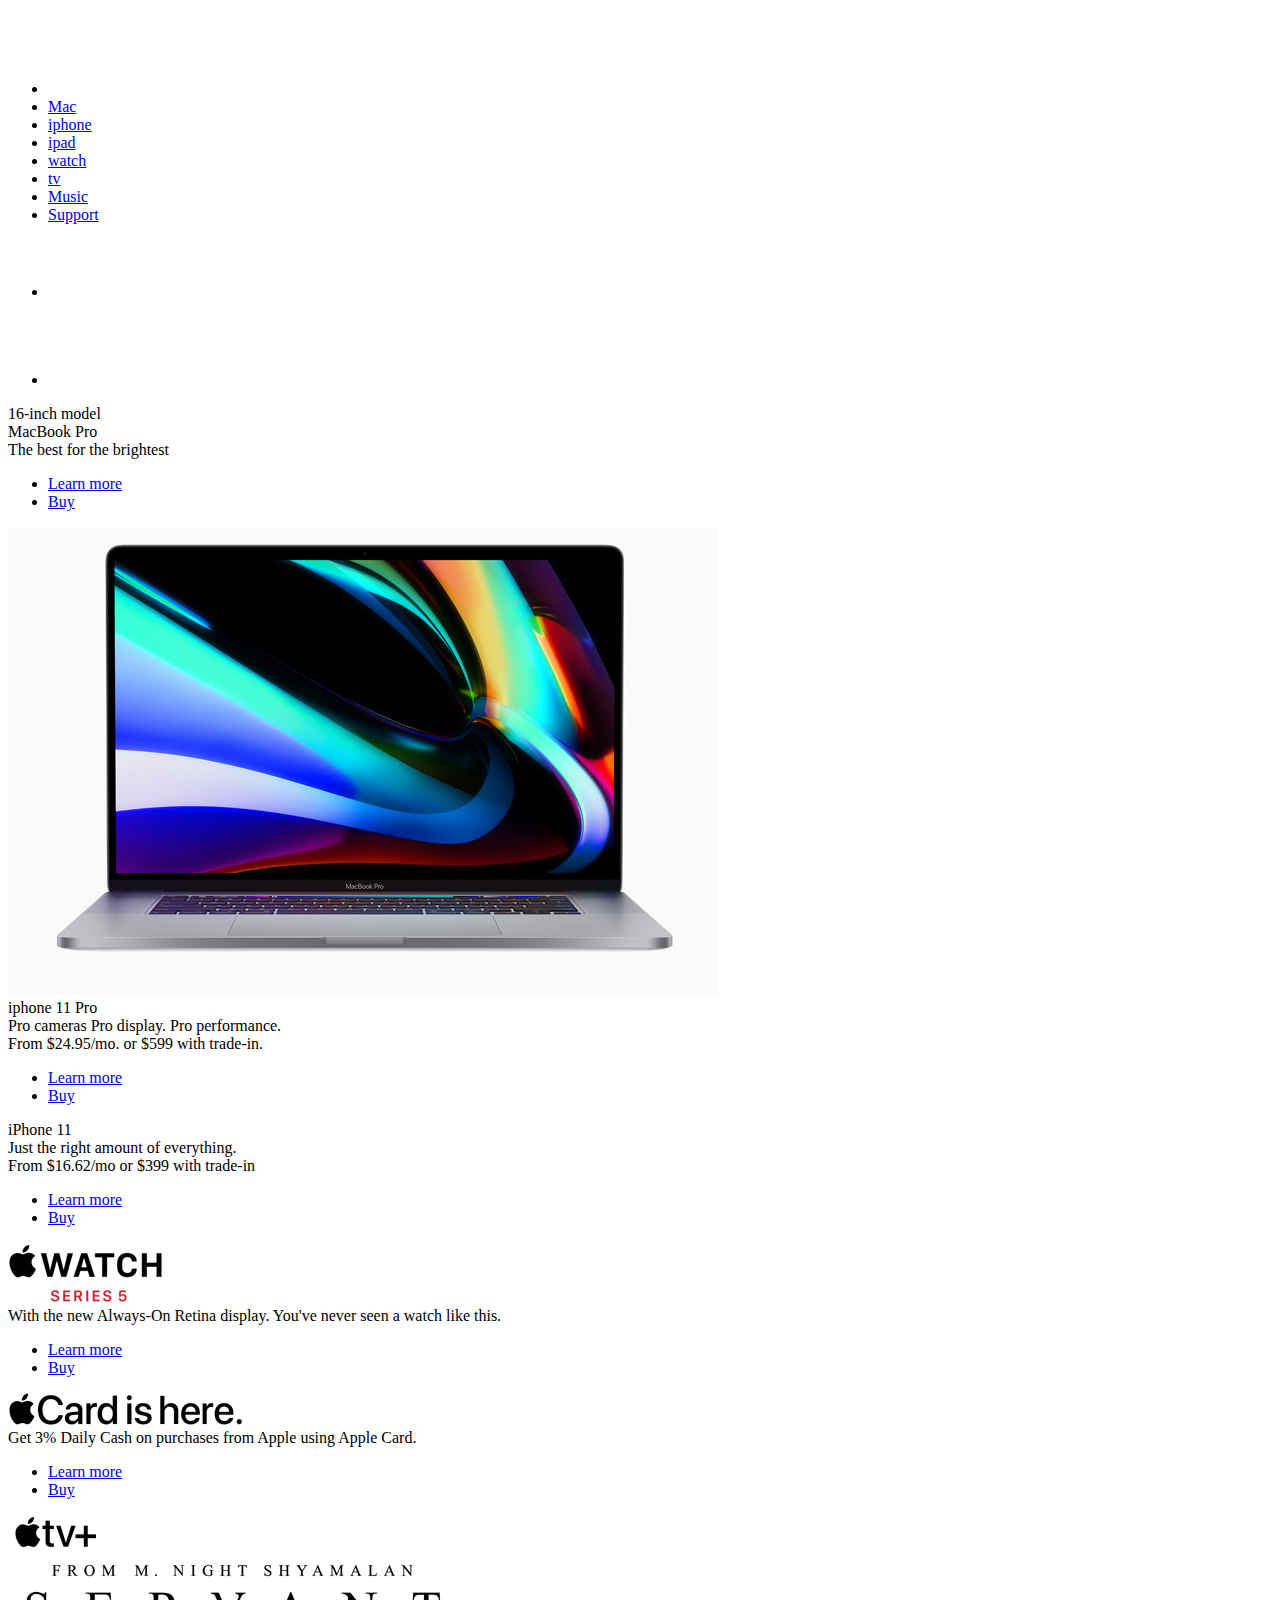
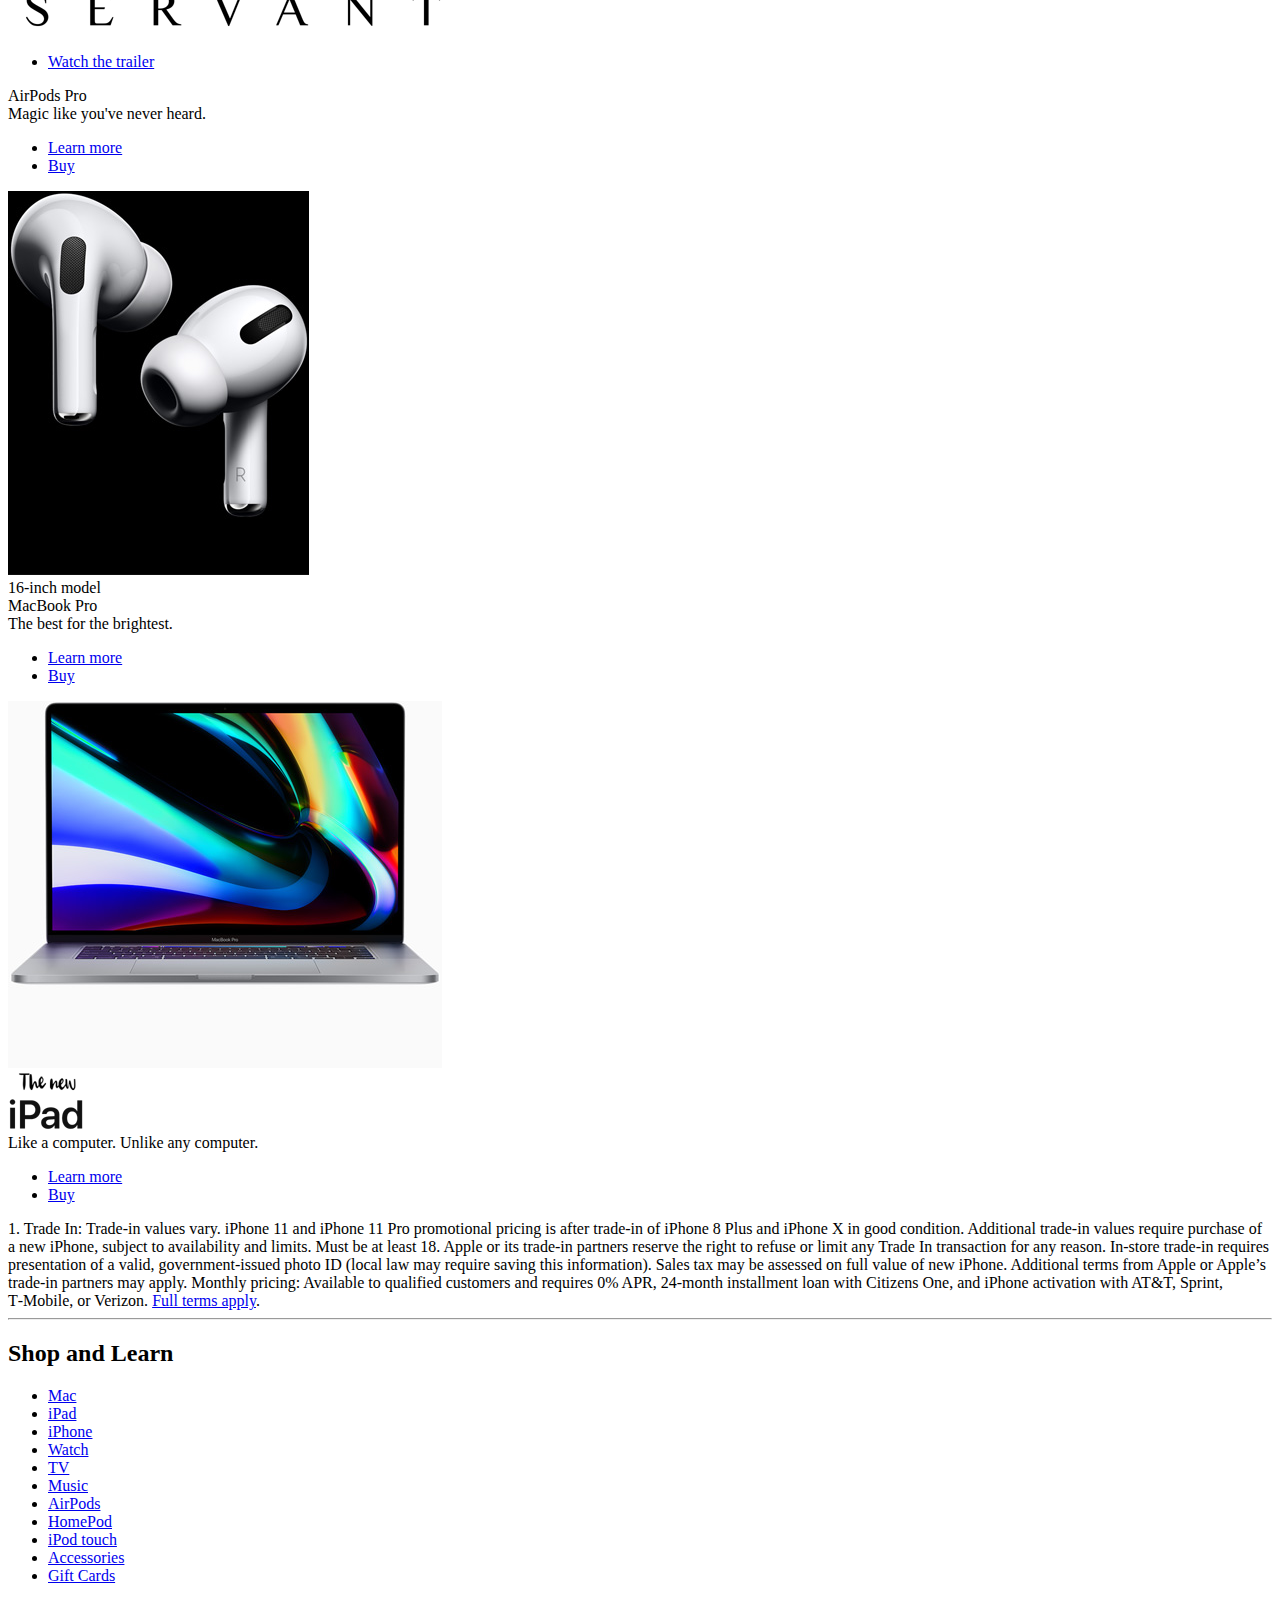
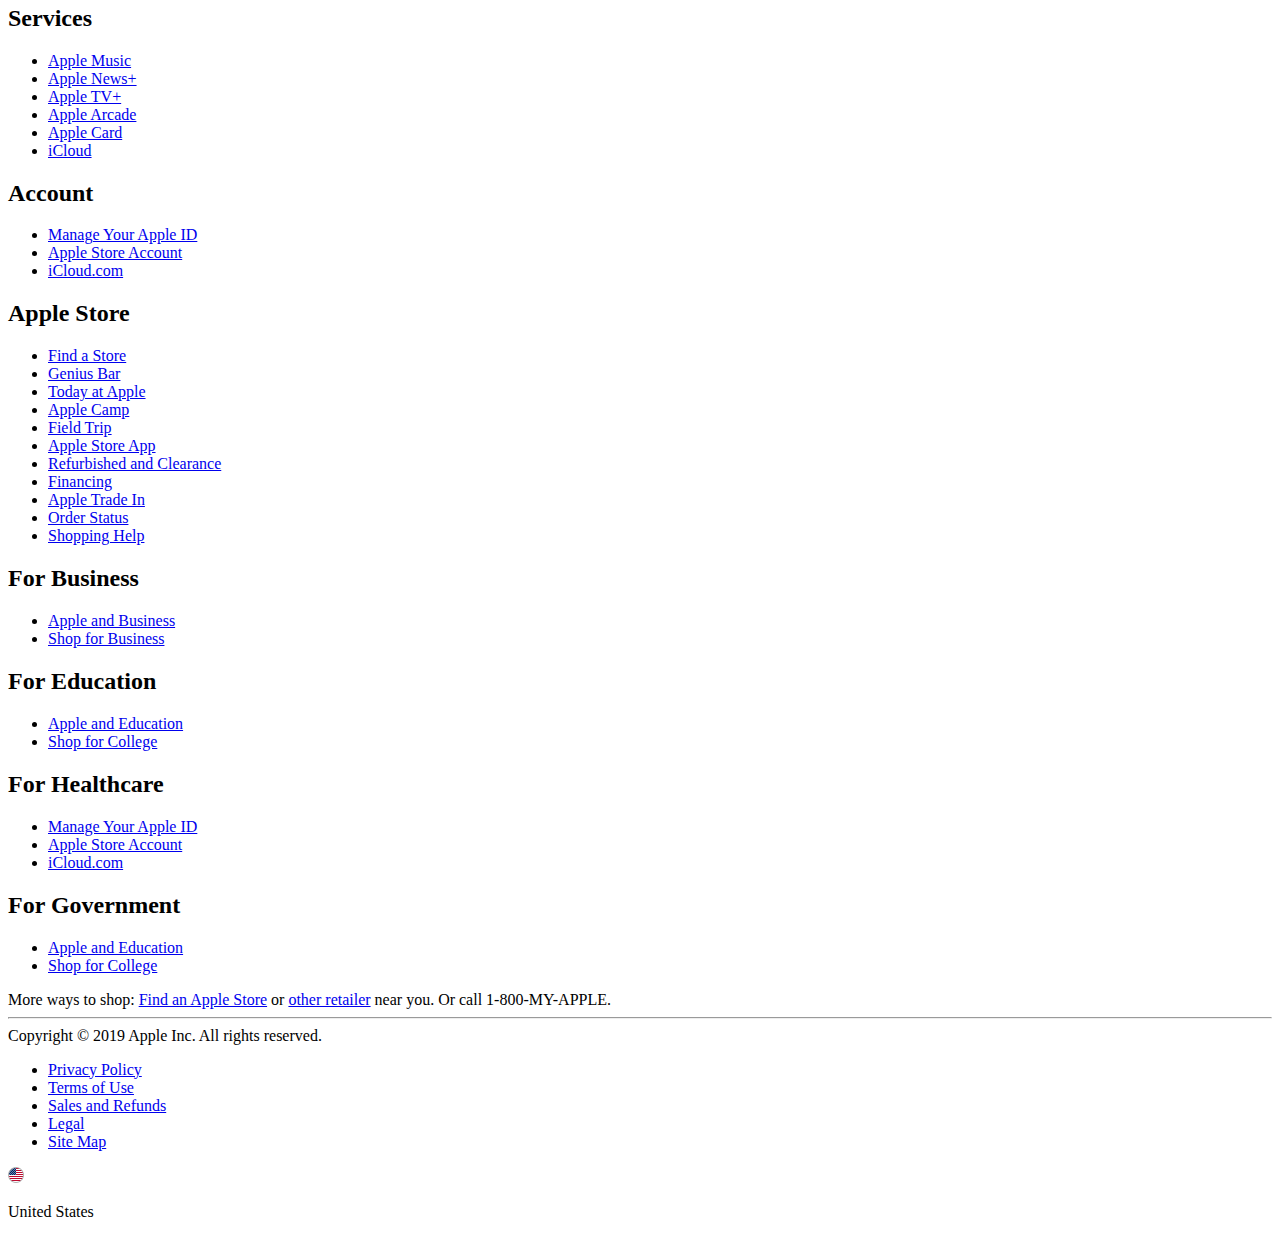
==== index.html @ f75e59a1 "Update" ====
<!DOCTYPE html>
<html lang="en">
  <head>
    <meta charset="UTF-8" />
    <meta name="viewport" content="width=device-width, initial-scale=1.0" />
    <title>Apple Website</title>
    <link rel="stylesheet" href="./css/style.css" />
    <link
      href="https://use.fontawesome.com/releases/v5.7.2/css/all.css"
      rel="stylesheet"
    />
  </head>
  <body>
    <main>
      <header class="internal-wrapper">
        <div class="link-wrapper">
          <ul class="menu-wrapper">
            <li>
              <a href="#"
                ><img
                  src="/Resources/apple-html-css-replica/images/icons/logo.png"
                  alt="logo"
              /></a>
            </li>
            <li><a href="#">Mac</a></li>
            <li><a href="#">iphone</a></li>
            <li><a href="#">ipad</a></li>
            <li><a href="#">watch</a></li>
            <li><a href="#">tv</a></li>
            <li><a href="#">Music</a></li>
            <li><a href="#">Support</a></li>
            <li>
              <a href="#"
                ><img
                  src="/Resources/apple-html-css-replica/images/icons/search-icon.png"
                  alt=""
              /></a>
            </li>
            <li>
              <a href="#"
                ><img
                  src="/Resources/apple-html-css-replica/images/icons/cart.png"
                  alt=""
              /></a>
            </li>
          </ul>
        </div>
      </header>
      <section class="internal-wrapper">
        <div class="first-internal-wrapper">
          <div class="small-title">16-inch model</div>
          <div class="big-title">MacBook Pro</div>
          <div class="midem-title">The best for the brightest</div>
          <div class="link-more-wrapper">
            <ul>
              <li><a href="#">Learn more</a></li>
              <li><a href="#">Buy</a></li>
            </ul>
          </div>
          <div class="image-wrapper">
            <img
              src="/Resources/apple-html-css-replica/images/home/mac-laptop.jpg"
              alt="macbook-pro"
            />
          </div>
        </div>
      </section>
      <section class="internal-wrapper">
        <div class="second-internal-wrapper">
          <div class="big-title">iphone 11 Pro</div>
          <div class="midem-title">
            Pro cameras Pro display. Pro performance.
          </div>
          <div class="small-title">From $24.95/mo. or $599 with trade-in.</div>
          <div class="link-more-wrapper">
            <ul>
              <li><a href="#">Learn more</a></li>
              <li><a href="#">Buy</a></li>
            </ul>
          </div>
          <!-- <div class="image-wrapper">
            <img
              src="/Resources/apple-html-css-replica/images/home/iphone11-pro-bg.jpg"
              alt="iphone11-pro"
            />
          </div> -->
        </div>
      </section>
      <section class="internal-wrapper">
        <div class="third-internal-wrapper">
          <div class="big-title">iPhone 11</div>
          <div class="midem-title">Just the right amount of everything.</div>
          <div class="small-title">From $16.62/mo or $399 with trade-in</div>
          <div class="link-more-wrapper">
            <ul>
              <li><a href="#">Learn more</a></li>
              <li><a href="#">Buy</a></li>
            </ul>
          </div>
          <!-- <div class="image-wrapper">
            <img
              src="/Resources/apple-html-css-replica/images/home/iphone11-bg.jpg"
              alt="iphone11-bg"
            />
          </div> -->
        </div>
      </section>
      <section class="internal-wrapper">
        <div class="four-internal-wrapper">
          <div class="card-wrapper card-left-1">
            <div class="card-image-wrapper">
              <img
                src="/Resources/apple-html-css-replica/images/icons/watch-series5-logo.png"
                alt="watch-series5-logo"
              />
            </div>
            <div class="meduem-title">
              With the new Always-On Retina display. You've never seen a watch
              like this.
            </div>
            <div class="link-more-wrapper">
              <ul>
                <li><a href="#">Learn more</a></li>
                <li><a href="#">Buy</a></li>
              </ul>
            </div>
            <!-- <div class="image-wrapper">
              <img
                src="/Resources/apple-html-css-replica/images/home/watch-series-5.jpg"
                alt="watch-series-image"
              />
            </div> -->
          </div>
          <div class="card-wrapper card-right-1">
            <div class="card-image-wrapper">
              <img
                src="/Resources/apple-html-css-replica/images/icons/apple-card-logo.png"
                alt="watch-series5-logo"
              />
            </div>
            <div class="meduem-title">
              Get 3% Daily Cash on purchases from Apple using Apple Card.
            </div>
            <div class="link-more-wrapper">
              <ul>
                <li><a href="#">Learn more</a></li>
                <li><a href="#">Buy</a></li>
              </ul>
            </div>
            <!-- <div class="image-wrapper">
              <img
                src="/Resources/apple-html-css-replica/images/home/apple-card.jpg"
                alt="watch-series-image"
              />
            </div> -->
          </div>
        </div>
        <div class="four-internal-wrapper">
          <div class="card-wrapper card-left-2">
            <div class="card-image-wrapper">
              <img
                src="/Resources/apple-html-css-replica/images/icons/apple-tv-logo.png"
                alt="watch-series5-logo"
              />
            </div>
            <div class="card-servant-image">
              <img
                src="/Resources/apple-html-css-replica/images/icons/servant-logo.png"
                alt=""
              />
            </div>
            <ul>
              <li><a href="#">Watch the trailer</a></li>
            </ul>
          </div>
          <div class="card-wrapper card-right-2">
            <div class="big-title">AirPods Pro</div>
            <div class="meduem-title">Magic like you've never heard.</div>
            <div class="link-more-wrapper">
              <ul>
                <li><a href="#">Learn more</a></li>
                <li><a href="#">Buy</a></li>
              </ul>
            </div>
            <div class="image-wrapper">
              <img
                src="/Resources/apple-html-css-replica/images/home/air-pods.jpg"
                alt="air-pods"
              />
            </div>
          </div>
        </div>
        <div class="four-internal-wrapper">
          <div class="card-wrapper card-left-3">
            <div class="small-title">16-inch model</div>
            <div class="big-title">MacBook Pro</div>
            <div class="meduem-title">The best for the brightest.</div>
            <div class="link-more-wrapper">
              <ul>
                <li><a href="#">Learn more</a></li>
                <li><a href="#">Buy</a></li>
              </ul>
            </div>
            <div class="image-wrapper">
              <img
                src="/Resources/apple-html-css-replica/images/home/macbook-pro.jpg"
                alt="air-pods"
              />
            </div>
          </div>
          <div class="card-wrapper card-right-3">
            <div class="card-image-wrapper">
              <img
                src="/Resources/apple-html-css-replica/images/icons/new-ipad-logo.png"
                alt="watch-series5-logo"
              />
            </div>
            <div class="meduem-title">
              Like a computer. Unlike any computer.
            </div>
            <div class="link-more-wrapper">
              <ul>
                <li><a href="#">Learn more</a></li>
                <li><a href="#">Buy</a></li>
              </ul>
            </div>
            <!-- <div class="image-wrapper">
              <img
                src="/Resources/apple-html-css-replica/images/home/new-ipad.jpg"
                alt="watch-series-image"
              />
            </div> -->
          </div>
        </div>
      </section>
      <footer>
        <section class="internal-wrapper">
          <div class="description-text-wrapper">
            1. Trade In: Trade‑in values vary. iPhone 11 and iPhone 11 Pro
            promotional pricing is after trade‑in of iPhone 8 Plus and iPhone X
            in good condition. Additional trade‑in values require purchase of a
            new iPhone, subject to availability and limits. Must be at least 18.
            Apple or its trade-in partners reserve the right to refuse or limit
            any Trade In transaction for any reason. In‑store trade‑in requires
            presentation of a valid, government-issued photo ID (local law may
            require saving this information). Sales tax may be assessed on full
            value of new iPhone. Additional terms from Apple or Apple’s trade-in
            partners may apply. Monthly pricing: Available to qualified
            customers and requires 0% APR, 24‑month installment loan with
            Citizens One, and iPhone activation with AT&T, Sprint, T‑Mobile, or
            Verizon. <a href="#">Full terms apply</a>.
          </div>
          <hr />
          <div class="link-footer-wrapper">
            <div class="link-wrapper-1">
              <h2>Shop and Learn</h2>
              <ul>
                <li><a href="#">Mac</a></li>
                <li><a href="#">iPad</a></li>
                <li><a href="#">iPhone</a></li>
                <li><a href="#">Watch</a></li>
                <li><a href="#">TV</a></li>
                <li><a href="#">Music</a></li>
                <li><a href="#">AirPods</a></li>
                <li><a href="#">HomePod</a></li>
                <li><a href="#">iPod touch</a></li>
                <li><a href="#">Accessories</a></li>
                <li><a href="#">Gift Cards</a></li>
              </ul>
            </div>
            <div class="link-wrapper-2">
              <h2>Services</h2>
              <ul>
                <li><a href="#">Apple Music</a></li>
                <li><a href="#">Apple News+</a></li>
                <li><a href="#">Apple TV+</a></li>
                <li><a href="#">Apple Arcade</a></li>
                <li><a href="#">Apple Card</a></li>
                <li><a href="#">iCloud</a></li>
              </ul>
              <h2>Account</h2>
              <ul>
                <li><a href="#">Manage Your Apple ID</a></li>
                <li><a href="#">Apple Store Account</a></li>
                <li><a href="#">iCloud.com</a></li>
              </ul>
            </div>
            <div class="link-wrapper-3">
              <h2>Apple Store</h2>
              <ul>
                <li><a href="#">Find a Store</a></li>
                <li><a href="#">Genius Bar</a></li>
                <li><a href="#">Today at Apple</a></li>
                <li><a href="#">Apple Camp</a></li>
                <li><a href="#">Field Trip</a></li>
                <li><a href="#">Apple Store App</a></li>
                <li><a href="#">Refurbished and Clearance</a></li>
                <li><a href="#">Financing</a></li>
                <li><a href="#">Apple Trade In</a></li>
                <li><a href="#">Order Status</a></li>
                <li><a href="#">Shopping Help</a></li>
              </ul>
            </div>
            <div class="link-wrapper-4">
              <h2>For Business</h2>
              <ul>
                <li><a href="#">Apple and Business</a></li>
                <li><a href="#">Shop for Business</a></li>
              </ul>
              <h2>For Education</h2>
              <ul>
                <li><a href="#">Apple and Education</a></li>
                <li><a href="#">Shop for College</a></li>
              </ul>
              <h2>For Healthcare</h2>
              <ul>
                <li><a href="#">Manage Your Apple ID</a></li>
                <li><a href="#">Apple Store Account</a></li>
                <li><a href="#">iCloud.com</a></li>
              </ul>
              <h2>For Government</h2>
              <ul>
                <li><a href="#">Apple and Education</a></li>
                <li><a href="#">Shop for College</a></li>
              </ul>
            </div>
          </div>
          <div class="footer-lower-wrapper">
            More ways to shop: <a href="#">Find an Apple Store</a> or
            <a href="#">other retailer</a> near you. Or call 1-800-MY-APPLE.
          </div>
          <hr />
          <div class="footer-last-link-wrapper">
            <div class="address-wrapper">
              Copyright © 2019 Apple Inc. All rights reserved.
            </div>
            <div class="footer-legal-link">
              <ul>
                <li><a href="#">Privacy Policy</a></li>
                <li><a href="#">Terms of Use</a></li>
                <li><a href="#">Sales and Refunds</a></li>
                <li><a href="#">Legal</a></li>
                <li><a href="#">Site Map</a></li>
              </ul>
            </div>
            <div class="footer-country-wrapper">
              <img
                src="/Resources/apple-html-css-replica/images/icons/16.png"
                alt="flag-image"
              />
              <p>United States</p>
            </div>
          </div>
        </section>
      </footer>
    </main>
  </body>
</html>
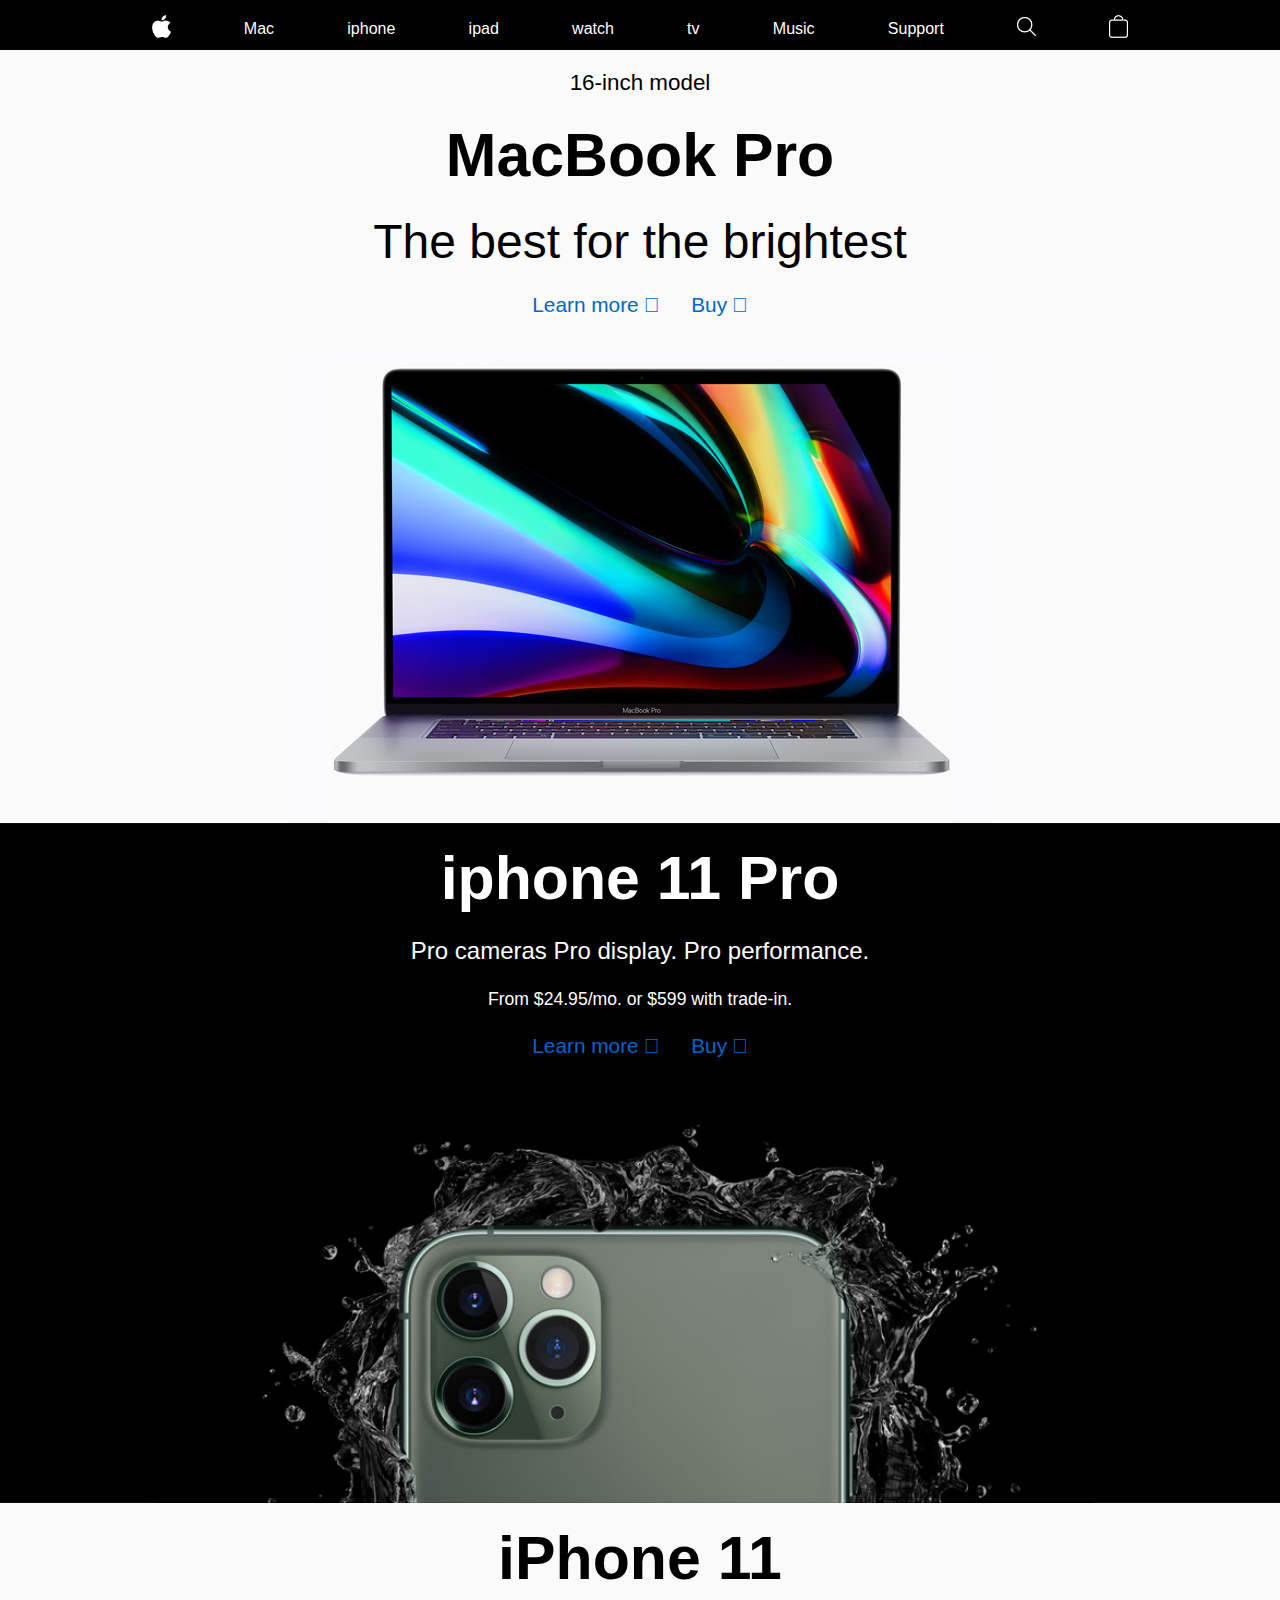
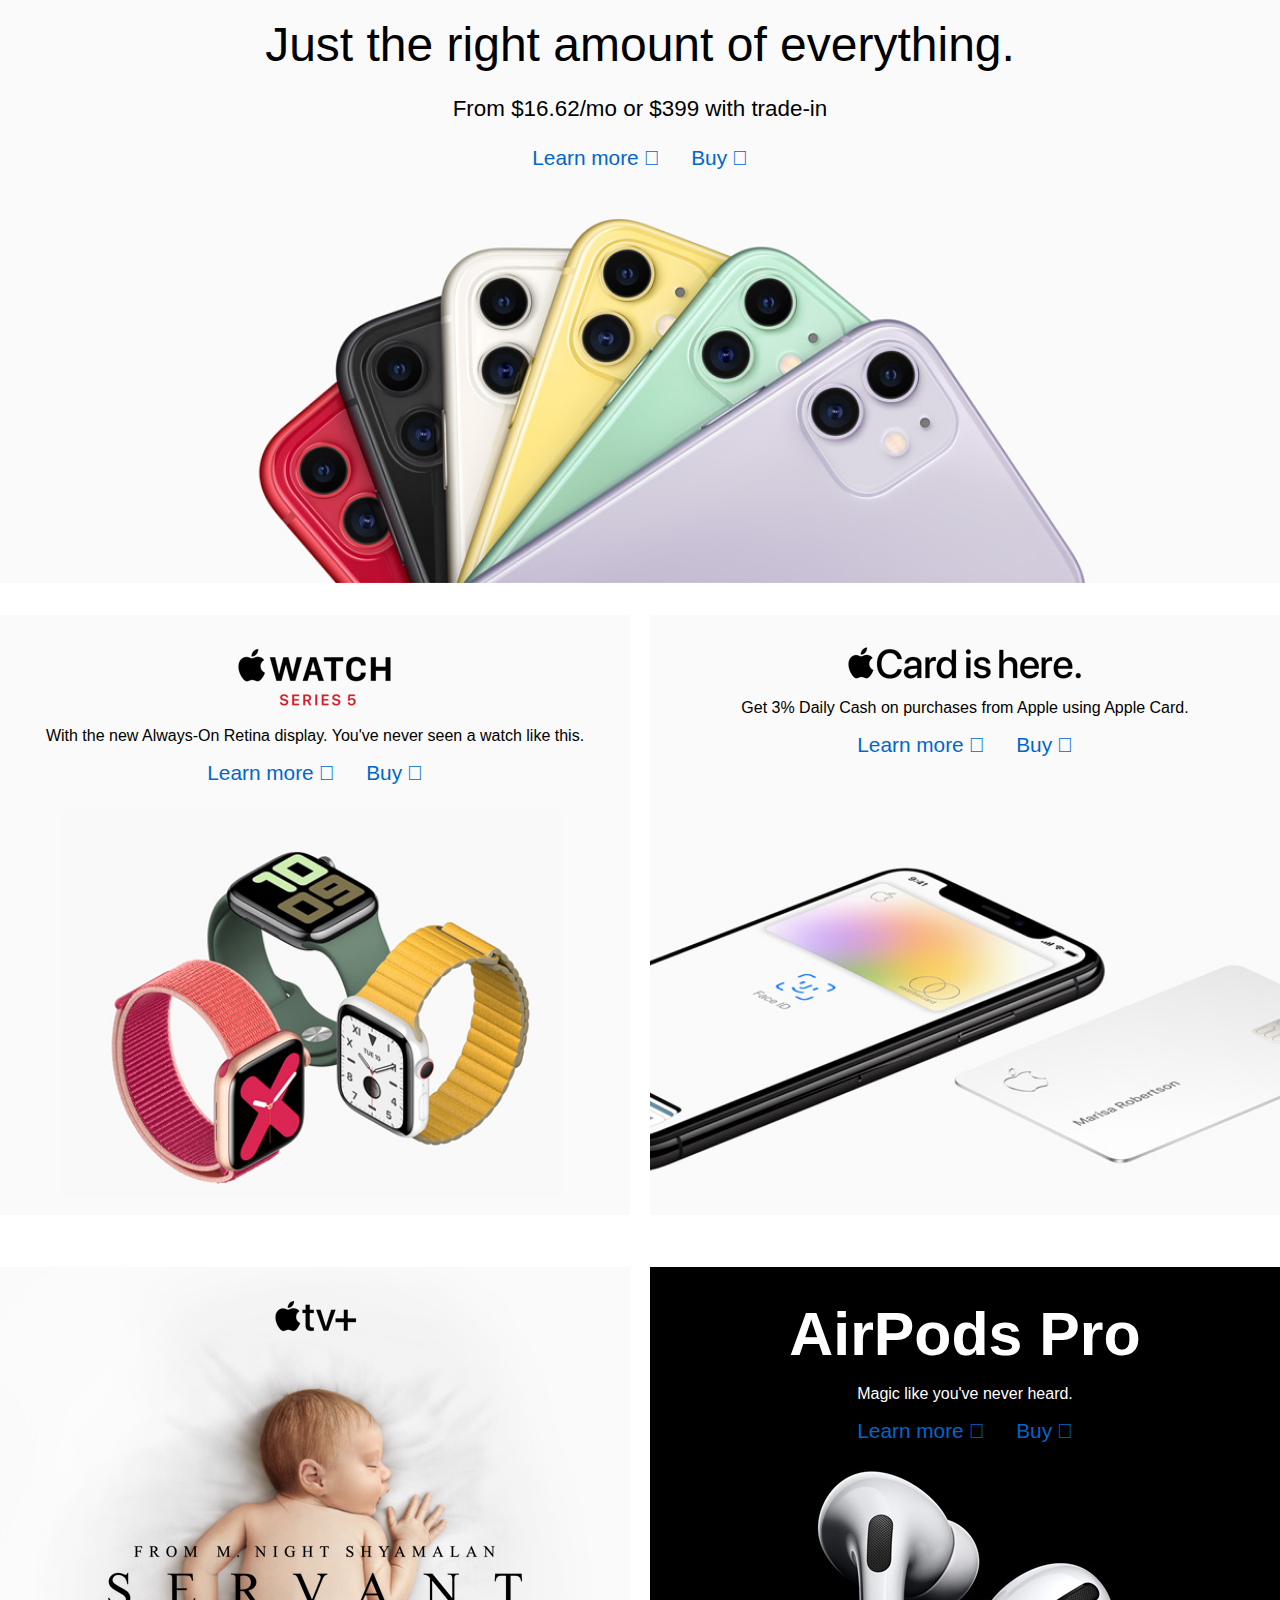
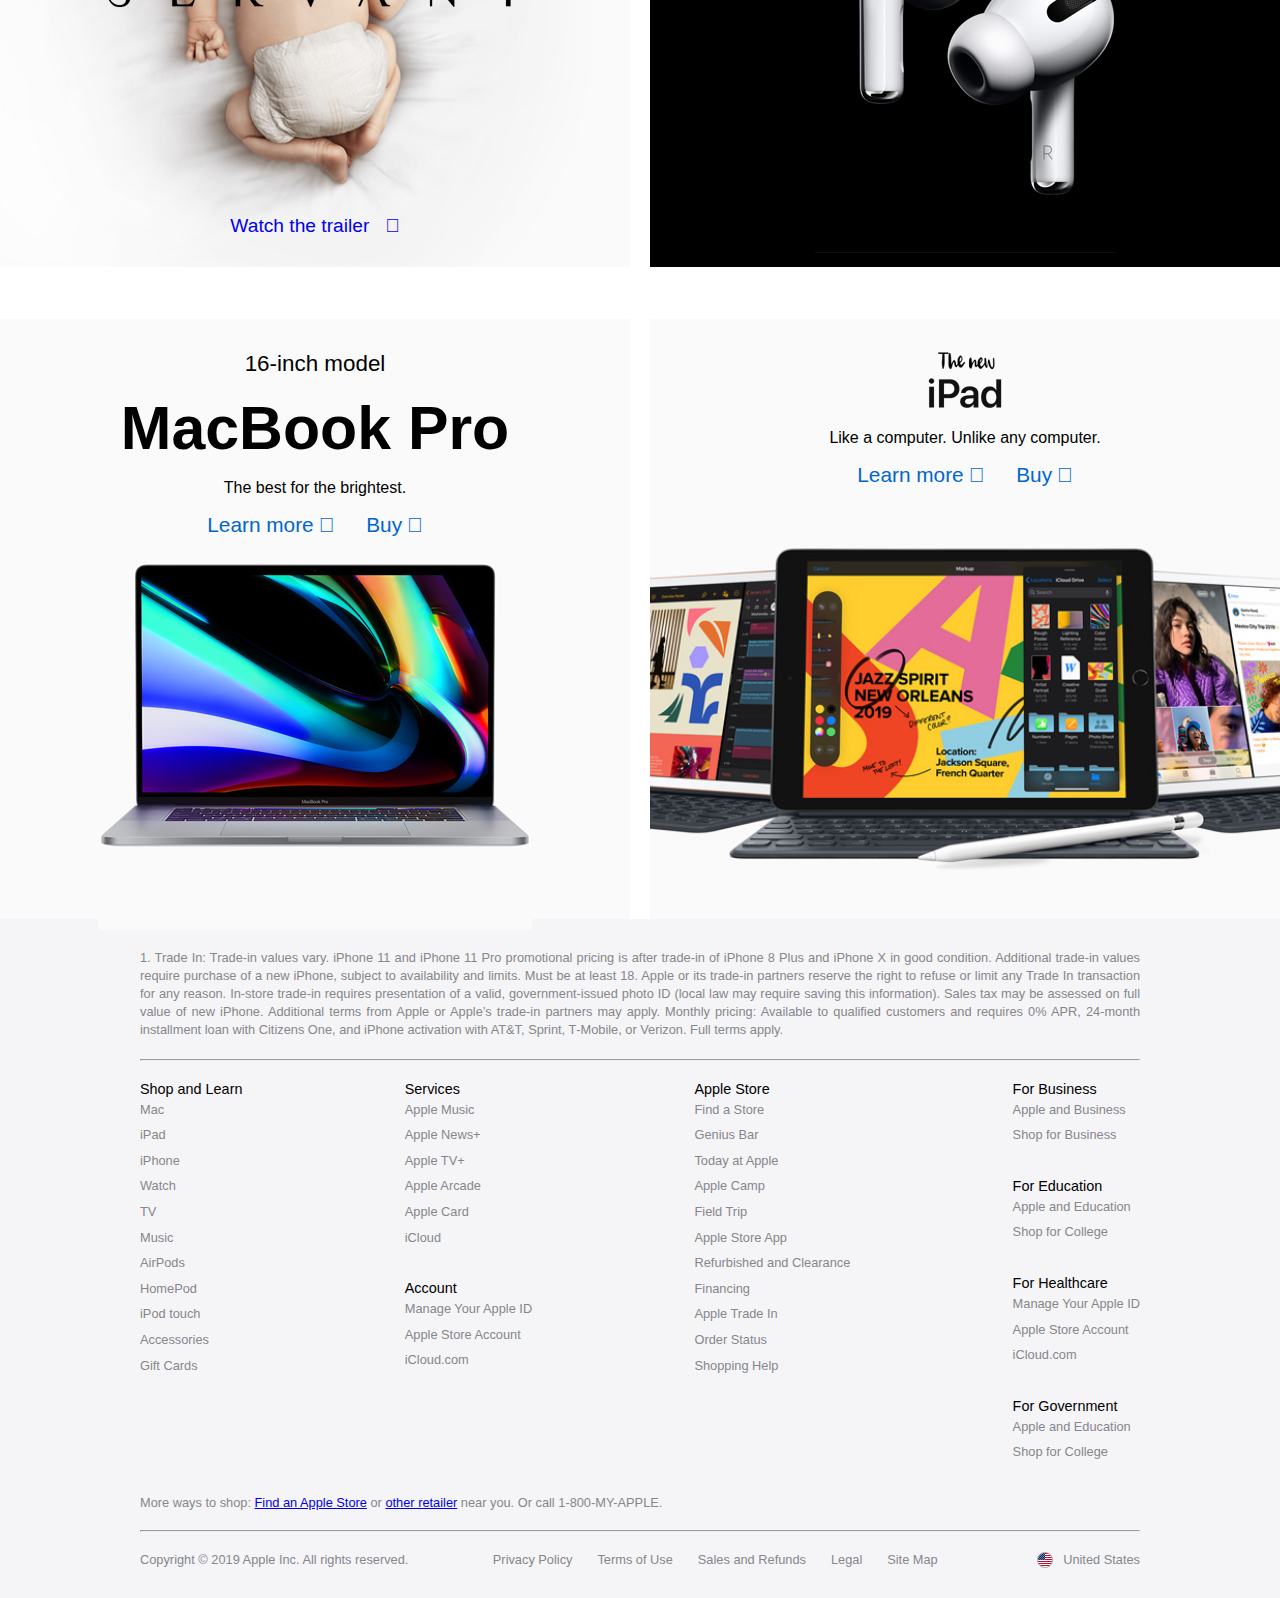
==== commit b986152f: "the last update on the structure" ====
--- a/index.html
+++ b/index.html
@@ -4,7 +4,7 @@
     <meta charset="UTF-8" />
     <meta name="viewport" content="width=device-width, initial-scale=1.0" />
     <title>Apple Website</title>
-    <link rel="stylesheet" href="./css/style.css" />
+    <link rel="stylesheet" href="./Project/css/style.css" />
     <link
       href="https://use.fontawesome.com/releases/v5.7.2/css/all.css"
       rel="stylesheet"
--- a/Project/css/style.css
+++ b/Project/css/style.css
@@ -0,0 +1,241 @@
+* {
+  margin: 0;
+  padding: 0;
+  box-sizing: border-box;
+}
+body {
+  font-family: "SF Pro Text", "SF Pro Icons", "Helvetica Neue", Helvetica, Arial,
+    sans-serif;
+  width: 100vw;
+}
+header {
+  background-color: #000000;
+}
+.internal-wrapper .link-wrapper {
+  width: 1050px;
+  height: 50px;
+  margin: 0 auto;
+}
+.menu-wrapper {
+  display: flex;
+  justify-content: space-around;
+  align-items: center;
+}
+.menu-wrapper li {
+  padding: 15px 0 10px 0;
+}
+.menu-wrapper li a {
+  text-decoration: none;
+  color: #ffffff;
+  font-weight: 100;
+}
+.menu-wrapper li a img {
+  width: 19px;
+}
+section.internal-wrapper {
+  height: auto;
+}
+.first-internal-wrapper {
+  background-color: #fafafa;
+}
+.internal-wrapper .first-internal-wrapper,
+.internal-wrapper .second-internal-wrapper,
+.internal-wrapper .third-internal-wrapper {
+  /* width: 1050px; */
+  margin: 0 auto;
+  display: flex;
+  gap: 1.5rem;
+  flex-direction: column;
+  justify-content: center;
+  align-items: center;
+  padding-top: 20px;
+}
+.small-title {
+  font-size: 1.4rem;
+  font-weight: 300;
+}
+.big-title {
+  font-size: 3.8rem;
+  font-weight: 700;
+}
+.midem-title {
+  font-size: 3rem;
+}
+.link-more-wrapper ul {
+  display: flex;
+  justify-content: space-between;
+  align-items: center;
+  gap: 2rem;
+  list-style: none;
+}
+.link-more-wrapper ul li a {
+  text-decoration: none;
+  color: #06c;
+  font-size: 1.3rem;
+}
+.link-more-wrapper ul li a:hover {
+  color: #000000;
+}
+.link-more-wrapper ul li a:after {
+  content: "\f105";
+  padding-left: 5px;
+}
+.image-wrapper {
+  margin-top: 10px;
+}
+
+.internal-wrapper:nth-of-type(2) {
+  background-image: url(/Resources/apple-html-css-replica/images/home/iphone11-pro-bg.jpg);
+  background-position: center;
+  background-repeat: no-repeat;
+  background-size: cover;
+  color: #ffffff;
+  height: 680px;
+  width: 100vw;
+}
+
+.second-internal-wrapper .midem-title {
+  font-size: 1.5rem;
+}
+.second-internal-wrapper .small-title {
+  font-size: 1.1rem;
+}
+
+.internal-wrapper:nth-of-type(3) {
+  background-image: url(/Resources/apple-html-css-replica/images/home/iphone11-bg.jpg);
+  background-position: center;
+  background-repeat: no-repeat;
+  background-size: cover;
+  /* color: #ffffff; */
+  height: 680px;
+  width: 100vw;
+}
+.internal-wrapper:nth-of-type(4) {
+  display: flex;
+  flex-direction: column;
+  gap: 20px;
+}
+.four-internal-wrapper {
+  display: flex;
+  gap: 20px;
+  width: 100vw;
+  flex-wrap: nowrap;
+}
+.four-internal-wrapper .card-wrapper {
+  width: 50vw;
+  height: 600px;
+  display: flex;
+  flex-direction: column;
+  align-items: center;
+  gap: 1rem;
+  margin-top: 2rem;
+  padding-top: 2rem;
+  background-position: center;
+  background-repeat: no-repeat;
+  background-size: cover;
+}
+.card-left-1 {
+  background-image: url(/Resources/apple-html-css-replica/images/home/watch-series-5.jpg);
+}
+.card-right-1 {
+  background-image: url(/Resources/apple-html-css-replica/images/home/apple-card.jpg);
+}
+.card-left-2 {
+  background-image: url(/Resources/apple-html-css-replica/images/home/apple-tv-background.jpg);
+  display: flex;
+  flex-direction: column;
+  justify-content: space-between;
+  align-items: center;
+  padding: 30px 0;
+}
+.card-left-2 ul li {
+  font-size: 1.2em;
+  list-style: none;
+}
+.card-left-2 ul li a::after {
+  content: "\f105";
+  margin-left: 1rem;
+}
+.card-left-2 ul li a {
+  text-decoration: none;
+  cursor: pointer;
+}
+.card-right-2 {
+  background-color: #000000;
+  color: #ffffff;
+}
+.card-left-3 {
+  background-color: #fafafa;
+}
+.card-right-3 {
+  background-image: url(/Resources/apple-html-css-replica/images/home/new-ipad.jpg);
+}
+footer {
+  width: 100%;
+  background-color: #f5f5f7;
+}
+footer .internal-wrapper {
+  margin: 0 auto;
+  width: 1000px;
+}
+.description-text-wrapper {
+  text-align: justify;
+  line-height: 1.4em;
+  color: #86868b;
+  padding-top: 30px;
+  font-size: 0.8em;
+}
+footer hr {
+  margin: 20px 0;
+}
+footer a {
+  color: #86868b;
+  text-decoration: none;
+}
+footer a:hover {
+  text-decoration: underline;
+}
+.link-footer-wrapper {
+  display: flex;
+  flex-wrap: nowrap;
+  justify-content: space-between;
+}
+.link-footer-wrapper h2 {
+  font-size: 0.9em;
+  font-weight: 540;
+}
+.link-footer-wrapper ul {
+  list-style: none;
+  font-size: 0.8em;
+  line-height: 2em;
+  margin-bottom: 30px;
+}
+.footer-lower-wrapper {
+  font-size: 0.8em;
+  color: #86868b;
+}
+.footer-lower-wrapper a:-webkit-any-link {
+  color: -webkit-link;
+  cursor: pointer;
+  text-decoration: underline;
+}
+.footer-last-link-wrapper {
+  display: flex;
+  justify-content: space-between;
+  font-size: 0.8em;
+  color: #86868b;
+  padding-bottom: 30px;
+}
+.footer-last-link-wrapper ul,
+.footer-country-wrapper {
+  display: flex;
+  justify-content: space-between;
+  gap: 10px;
+  list-style: none;
+}
+.footer-last-link-wrapper ul li::after {
+  font-family: FontAwesome;
+  content: "\f146";
+  margin-left: 5px;
+  color: #86868b;
+}
